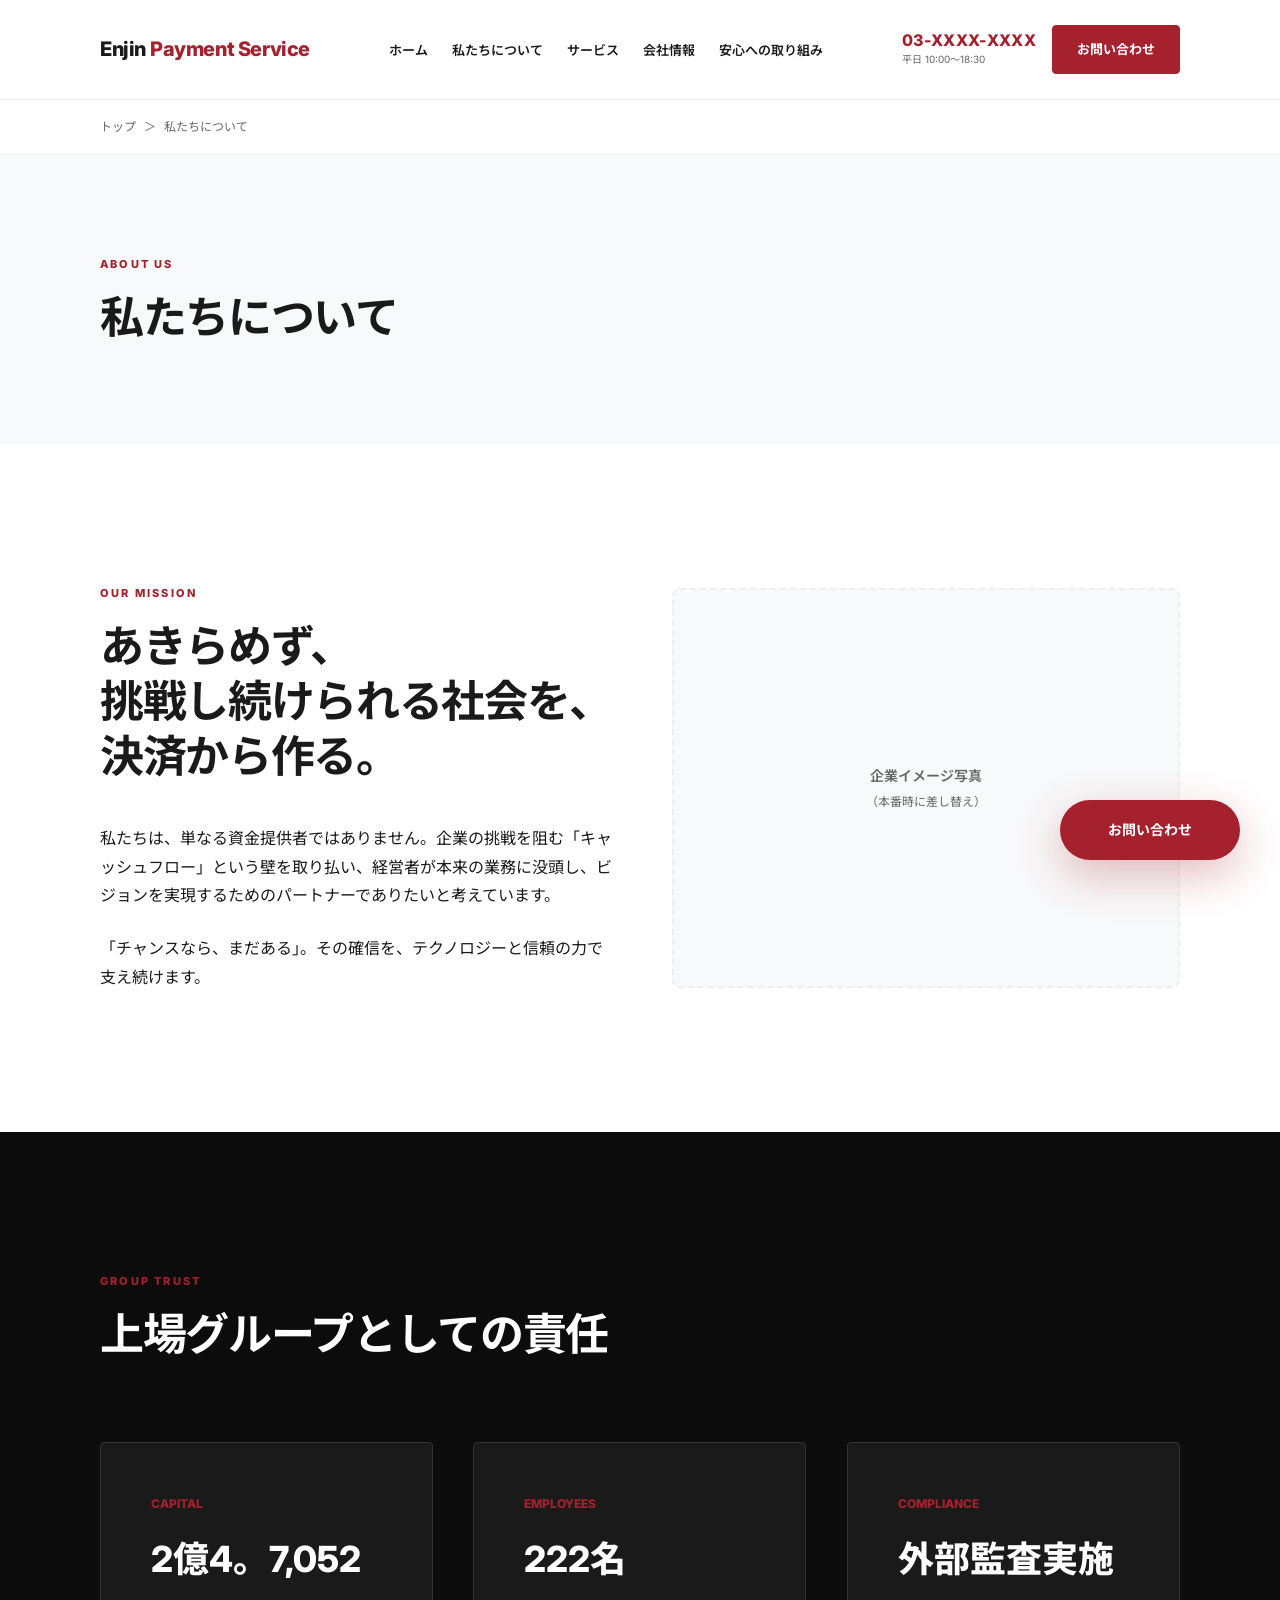
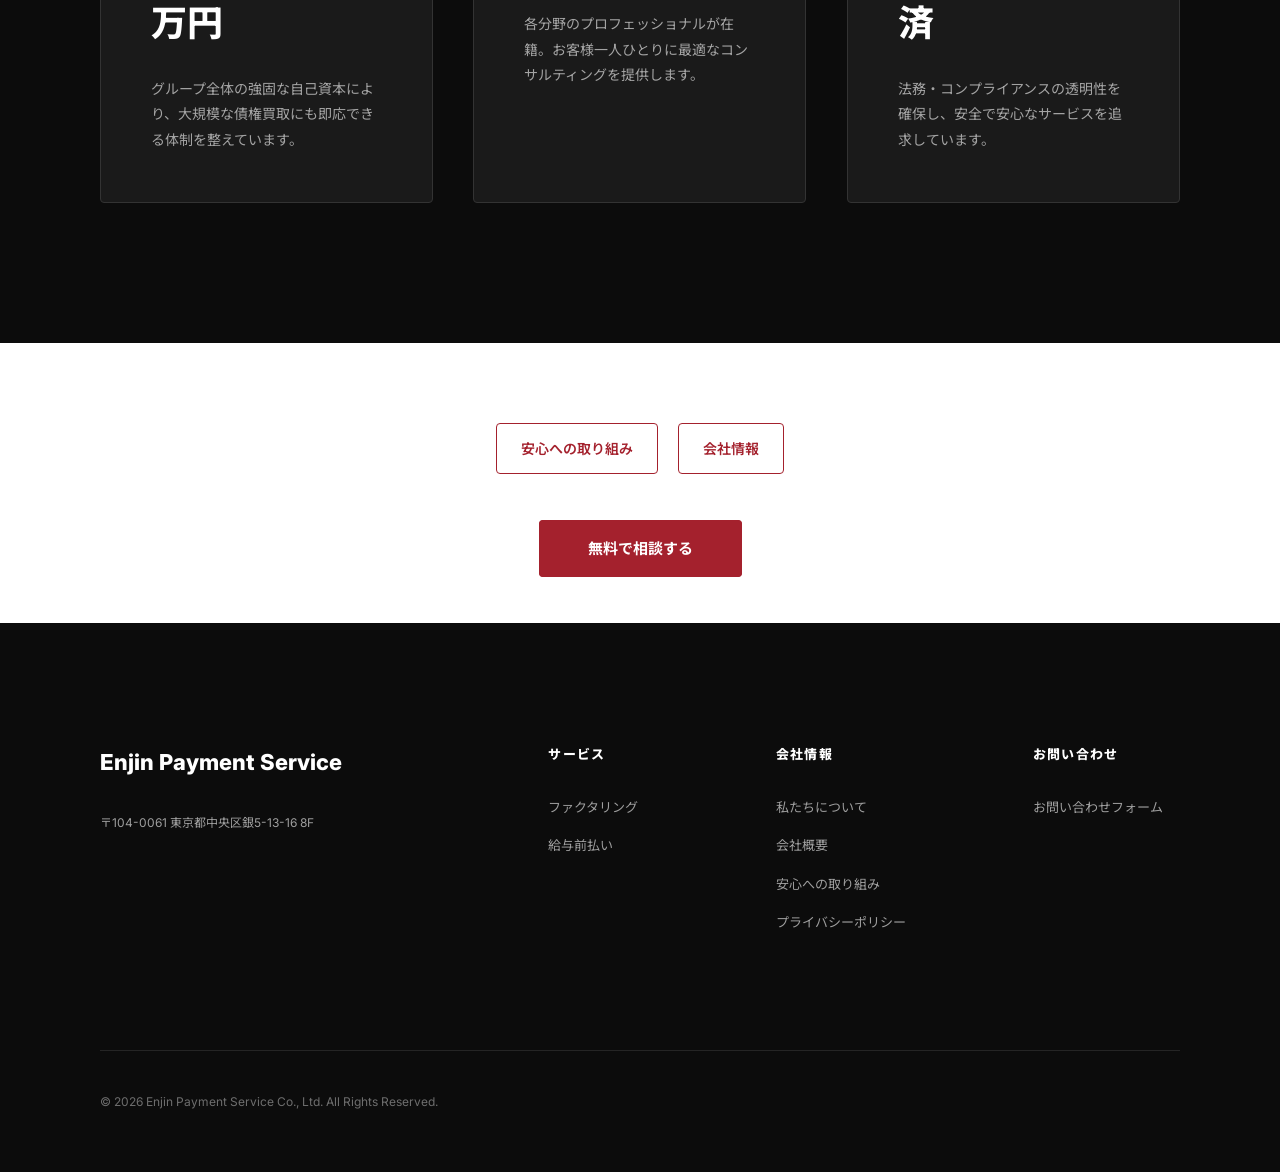
==== about.html @ e1e62e64 "Add about.html" ====
<!DOCTYPE html>
<html lang="ja">
<head>
    <meta charset="UTF-8">
    <meta name="viewport" content="width=device-width, initial-scale=1.0">
    <title>私たちについて | 株式会社Enjin Payment Service</title>
    <meta name="description" content="Enjin Payment Serviceのミッションと理念。上場グループの信頼性と最先端テクノロジーで、中小企業の資金調達を支援するパートナーです。">
    <link rel="stylesheet" href="style.css">
    <link rel="preconnect" href="https://fonts.googleapis.com">
    <link rel="preconnect" href="https://fonts.gstatic.com" crossorigin>
    <link href="https://fonts.googleapis.com/css2?family=Inter:wght@400;600;700;800&family=Noto+Sans+JP:wght@400;700&display=swap" rel="stylesheet">
</head>
<body>
    <header>
        <div class="container">
            <a href="index.html" class="logo">Enjin <span>Payment Service</span></a>
            <nav>
                <ul>
                    <li><a href="index.html">ホーム</a></li>
                    <li><a href="about.html">私たちについて</a></li>
                    <li><a href="services.html">サービス</a></li>
                    <li><a href="company.html">会社情報</a></li>
                    <li><a href="security.html">安心への取り組み</a></li>
                </ul>
            </nav>
            <div class="header-right">
                <div class="header-phone"><div><div class="phone-num">03-XXXX-XXXX</div><div class="phone-hours">平日 10:00～18:30</div></div></div>
                <a href="contact.html" class="cta-btn-nav">お問い合わせ</a>
            </div>
            <button class="hamburger" aria-label="メニュー"><span></span><span></span><span></span></button>
        </div>
    </header>
    <div class="nav-overlay"></div>
    <a href="contact.html" class="fab"><span>お問い合わせ</span></a>
    <main>
        <div class="breadcrumb"><div class="container"><a href="index.html">トップ</a><span>＞</span>私たちについて</div></div>
        <section class="page-header" style="background: var(--bg-alt); padding: 100px 0;">
            <div class="container reveal active">
                <span class="label">About Us</span>
                <h1 class="title-large">私たちについて</h1>
            </div>
        </section>
        <section class="mission-section">
            <div class="container reveal">
                <div class="grid-2" style="align-items: center;">
                    <div>
                        <span class="label">Our Mission</span>
                        <h2 class="title-large" style="margin-bottom: 40px; word-break: keep-all;">あきらめず、挑戦し続けられる社会を、決済から作る。</h2>
                        <p style="margin-bottom: 24px;">私たちは、単なる資金提供者ではありません。企業の挑戦を阻む「キャッシュフロー」という壁を取り払い、経営者が本来の業務に没頭し、ビジョンを実現するためのパートナーでありたいと考えています。</p>
                        <p>「チャンスなら、まだある」。その確信を、テクノロジーと信頼の力で支え続けます。</p>
                    </div>
                    <div style="background: var(--bg-alt); height: 400px; border-radius: 8px; display: flex; align-items: center; justify-content: center; border: 2px dashed var(--border);">
                        <p style="color: var(--text-muted); font-size: 14px; font-weight: 600; text-align: center;">企業イメージ写真<br><span style="font-size: 12px; font-weight: 400;">（本番時に差し替え）</span></p>
                    </div>
                </div>
            </div>
        </section>
        <section class="group-trust" style="background: #0c0c0c; color: #fff; padding: 140px 0;">
            <div class="container reveal">
                <div class="section-header" style="text-align: left;">
                    <span class="label">Group Trust</span>
                    <h2 class="title-large">上場グループとしての責任</h2>
                </div>
                <div class="grid-3">
                    <div class="card" style="background: #1a1a1a; border-color: #333;">
                        <div style="font-size: 12px; color: var(--primary); margin-bottom: 12px; font-weight: 800;">CAPITAL</div>
                        <div style="font-size: 36px; font-weight: 800; color: #fff;">2億4。7,052<span>万円</span></div>
                        <p style="font-size: 14px; opacity: 0.6; margin-top: 20px; color: #fff;">グループ全体の強固な自己資本により、大規模な債権買取にも即応できる体制を整えています。</p>
                    </div>
                    <div class="card" style="background: #1a1a1a; border-color: #333;">
                        <div style="font-size: 12px; color: var(--primary); margin-bottom: 12px; font-weight: 800;">EMPLOYEES</div>
                        <div style="font-size: 36px; font-weight: 800; color: #fff;">222<span>名</span></div>
                        <p style="font-size: 14px; opacity: 0.6; margin-top: 20px; color: #fff;">各分野のプロフェッショナルが在籍。お客様一人ひとりに最適なコンサルティングを提供します。</p>
                    </div>
                    <div class="card" style="background: #1a1a1a; border-color: #333;">
                        <div style="font-size: 12px; color: var(--primary); margin-bottom: 12px; font-weight: 800;">COMPLIANCE</div>
                        <div style="font-size: 36px; font-weight: 800; color: #fff;">外部監査<span>実施済</span></div>
                        <p style="font-size: 14px; opacity: 0.6; margin-top: 20px; color: #fff;">法務・コンプライアンスの透明性を確保し、安全で安心なサービスを追求しています。</p>
                    </div>
                </div>
            </div>
        </section>
        <section style="padding:60px 0;">
            <div class="container" style="text-align:center;">
                <div class="sub-nav">
                    <a href="security.html">安心への取り組み</a>
                    <a href="company.html">会社情報</a>
                </div>
                <div style="margin-top:40px;"><a href="contact.html" class="cta-btn-nav" style="padding:18px 48px;font-size:15px;">無料で相談する</a></div>
            </div>
        </section>
    </main>
    <footer>
        <div class="container">
            <div class="footer-grid">
                <div><div class="footer-logo">Enjin <span>Payment Service</span></div><p style="font-size: 12px; opacity: 0.6;">〒104-0061 東京都中央区銀5-13-16 8F</p></div>
                <div class="footer-links"><h4>サービス</h4><ul><li><a href="services.html">ファクタリング</a></li><li><a href="services.html#salary">給与前払い</a></li></ul></div>
                <div class="footer-links"><h4>会社情報</h4><ul><li><a href="about.html">私たちについて</a></li><li><a href="company.html">会社概要</a></li><li><a href="security.html">安心への取り組み</a></li><li><a href="privacy.html">プライバシーポリシー</a></li></ul></div>
                <div class="footer-links"><h4>お問い合わせ</h4><ul><li><a href="contact.html">お問い合わせフォーム</a></li></ul></div>
            </div>
            <div class="footer-bottom"><p>&copy; 2026 Enjin Payment Service Co., Ltd. All Rights Reserved.</p></div>
        </div>
    </footer>
    <script>
        const observer = new IntersectionObserver((entries) => { entries.forEach(entry => { if (entry.isIntersecting) { entry.target.classList.add('active'); observer.unobserve(entry.target); } }); }, { threshold: 0.1 });
        document.querySelectorAll('.reveal').forEach(el => observer.observe(el));
        const hamburger = document.querySelector('.hamburger');const nav = document.querySelector('nav');const overlay = document.querySelector('.nav-overlay');if(hamburger){hamburger.addEventListener('click',()=>{hamburger.classList.toggle('active');nav.classList.toggle('open');overlay.classList.toggle('active');document.body.style.overflow=nav.classList.contains('open')?'hidden':'';});overlay.addEventListener('click',()=>{hamburger.classList.remove('active');nav.classList.remove('open');overlay.classList.remove('active');document.body.style.overflow='';});}
    </script>
</body>
</html>
---- style.css ----
:root {
    --primary: #a4212d;
    --primary-dark: #801a23;
    --bg: #ffffff;
    --bg-alt: #f8f9fa;
    --text: #1a1a1a;
    --text-muted: #666666;
    --border: #eeeeee;
    --container: 1140px;
    --font-main: 'Inter', 'Noto Sans JP', sans-serif;
    --shadow: 0 10px 40px rgba(0,0,0,0.06);
}

* { margin: 0; padding: 0; box-sizing: border-box; }
html { scroll-behavior: smooth; }
body { font-family: var(--font-main); color: var(--text); line-height: 1.8; background: var(--bg); -webkit-font-smoothing: antialiased; overflow-x: hidden; }
a { color: inherit; text-decoration: none; transition: 0.3s; }
ul { list-style: none; }

.container { max-width: var(--container); margin: 0 auto; padding: 0 30px; }

/* ================================================
   Header & Nav (Consistent across ALL pages)
   ================================================ */
header { height: 100px; display: flex; align-items: center; border-bottom: 1px solid var(--border); position: sticky; top: 0; background: rgba(255,255,255,0.98); z-index: 2600; }
header .container { display: flex; justify-content: space-between; align-items: center; width: 100%; }
.logo { font-size: 20px; font-weight: 800; letter-spacing: -0.02em; display: flex; align-items: center; transition: opacity 0.3s; }
.logo:hover { opacity: 0.7; }
.logo span { color: var(--primary); margin-left: 4px; }


nav ul { display: flex; gap: 24px; align-items: center; }
nav a { font-size: 13px; font-weight: 600; color: var(--text); position: relative; white-space: nowrap; }
nav a::after { content: ''; position: absolute; bottom: -5px; left: 0; width: 0; height: 2px; background: var(--primary); transition: 0.3s; }
nav a:hover::after { width: 100%; }
.header-right { display: flex; align-items: center; gap: 16px; flex-shrink: 0; }
.cta-btn-nav { background: var(--primary); color: #fff !important; padding: 12px 24px; border-radius: 4px; font-size: 13px; font-weight: 700; border: 1px solid var(--primary); transition: 0.3s; white-space: nowrap; }
.cta-btn-nav:hover { background: #fff; color: var(--primary) !important; }
.cta-btn-nav::after { display: none; }


/* ================================================
   Floating Contact Button (FAB)
   ================================================ */
.fab { position: fixed; bottom: 40px; right: 40px; width: 180px; height: 60px; background: var(--primary); color: #fff; display: flex; align-items: center; justify-content: center; border-radius: 30px; font-weight: 700; font-size: 14px; box-shadow: 0 15px 45px rgba(164, 33, 45, 0.3); z-index: 3000; transition: 0.4s cubic-bezier(0.165, 0.84, 0.44, 1); will-change: transform; }
.fab:hover { transform: translateY(-5px) scale(1.05); background: var(--primary-dark); }

/* ================================================
   Scroll Reveal Animation
   ================================================ */
.reveal { opacity: 0; transform: translateY(20px); transition: opacity 0.8s ease, transform 0.8s cubic-bezier(0.215, 0.61, 0.355, 1); will-change: opacity, transform; }
.reveal.active { opacity: 1; transform: translateY(0); }

/* ================================================
   Common Section Styles
   ================================================ */
section { padding: 140px 0; }
.section-header { margin-bottom: 80px; text-align: center; }
.label { font-size: 11px; font-weight: 800; color: var(--primary); letter-spacing: 0.2em; text-transform: uppercase; margin-bottom: 15px; display: block; }
.title-large { font-size: 44px; font-weight: 700; letter-spacing: -0.03em; line-height: 1.25; }

/* ================================================
   Evidence Bar
   ================================================ */
.evidence-bar { background: var(--bg-alt); padding: 80px 0; border-top: 1px solid var(--border); border-bottom: 1px solid var(--border); }
.evidence-grid { display: grid; grid-template-columns: repeat(4, 1fr); text-align: center; }
.evidence-item .num { font-size: 52px; font-weight: 800; color: var(--primary); line-height: 1; margin-bottom: 10px; }
.evidence-item .unit { font-size: 16px; margin-left: 4px; color: var(--text); }
.evidence-item .txt { font-size: 13px; color: var(--text-muted); font-weight: 600; }

/* ================================================
   Grid & Cards
   ================================================ */
.grid-2 { display: grid; grid-template-columns: 1fr 1fr; gap: 60px; }
.grid-3 { display: grid; grid-template-columns: repeat(3, 1fr); gap: 40px; }
.card { padding: 50px; border: 1px solid var(--border); background: #fff; transition: 0.4s; height: 100%; border-radius: 4px; will-change: transform, box-shadow; }
.card:hover { border-color: #ddd; transform: translateY(-5px); box-shadow: var(--shadow); }
.card h3 { font-size: 22px; margin-bottom: 20px; font-weight: 700; }
.card p { font-size: 15px; color: var(--text-muted); line-height: 1.8; }

/* ================================================
   Comparison Table
   ================================================ */
.comp-table { width: 100%; border-collapse: collapse; margin-top: 60px; border: 1px solid var(--border); }
.comp-table th, .comp-table td { padding: 25px; text-align: center; font-size: 15px; border: 1px solid var(--border); }
.comp-table th { background: var(--bg-alt); font-weight: 700; color: var(--text-muted); }
.highlight { color: var(--primary); font-weight: 800; }

/* ================================================
   FAQ Accordion
   ================================================ */
.faq-item { border-bottom: 1px solid var(--border); overflow: hidden; }
.faq-q { padding: 30px 0; font-weight: 700; font-size: 17px; display: flex; gap: 20px; align-items: center; cursor: pointer; transition: color 0.3s; user-select: none; }
.faq-q:hover { color: var(--primary); }
.faq-q::before { content: 'Q'; color: var(--primary); font-size: 24px; font-weight: 900; flex-shrink: 0; }
.faq-q::after { content: '+'; margin-left: auto; font-size: 24px; color: var(--text-muted); transition: transform 0.3s; flex-shrink: 0; }
.faq-item.active .faq-q::after { transform: rotate(45deg); }
.faq-a { max-height: 0; padding: 0 0 0 44px; transition: max-height 0.4s cubic-bezier(0.4, 0, 0.2, 1), opacity 0.4s, padding 0.4s; opacity: 0; font-size: 15px; color: var(--text-muted); line-height: 1.8; }
.faq-item.active .faq-a { max-height: 500px; padding: 10px 0 40px 44px; opacity: 1; }

/* ================================================
   Contact Form
   ================================================ */
.form-group { margin-bottom: 30px; }
.form-group label { display: block; font-size: 13px; font-weight: 700; margin-bottom: 10px; color: var(--text); }
.form-control { width: 100%; padding: 16px; border: 1px solid #ddd; border-radius: 4px; font-size: 15px; font-family: inherit; transition: 0.3s; background: #fff; }
.form-control:focus { outline: none; border-color: var(--primary); box-shadow: 0 0 0 4px rgba(164, 33, 45, 0.05); }
textarea.form-control { resize: vertical; }

/* ================================================
   Step Flow (Services)
   ================================================ */
.step-flow { counter-reset: step; }
.step-item { display: flex; gap: 30px; padding: 40px 0; border-bottom: 1px solid var(--border); align-items: flex-start; }
.step-num { width: 48px; height: 48px; background: var(--primary); color: #fff; border-radius: 50%; display: flex; align-items: center; justify-content: center; font-weight: 800; font-size: 18px; flex-shrink: 0; }
.step-content h4 { font-size: 18px; font-weight: 700; margin-bottom: 8px; }
.step-content p { font-size: 14px; color: var(--text-muted); }

/* ================================================
   Company Info Table
   ================================================ */
.info-row { display: flex; padding: 40px 0; border-bottom: 1px solid var(--border); }
.info-label { width: 280px; font-weight: 700; color: var(--text-muted); font-size: 14px; letter-spacing: 0.1em; flex-shrink: 0; }
.info-value { flex: 1; font-weight: 700; font-size: 17px; }

/* ================================================
   Footer
   ================================================ */
footer { background: #0c0c0c; color: #fff; padding: 120px 0 60px; }
.footer-grid { display: grid; grid-template-columns: 2.5fr 1fr 1.2fr 1fr; gap: 80px; margin-bottom: 100px; }
.footer-logo { font-size: 22px; font-weight: 800; margin-bottom: 30px; }
.footer-links h4 { font-size: 13px; margin-bottom: 30px; color: #fff; font-weight: 800; letter-spacing: 0.1em; }
.footer-links li { margin-bottom: 15px; font-size: 13px; }
.footer-links a { opacity: 0.6; }
.footer-links a:hover { opacity: 1; color: var(--primary); }
.footer-bottom { padding-top: 40px; border-top: 1px solid rgba(255,255,255,0.1); }
.footer-bottom p { font-size: 12px; opacity: 0.4; }

/* ================================================
   Header Phone
   ================================================ */
.header-phone { display: flex; align-items: center; gap: 8px; flex-shrink: 0; }
.header-phone .phone-num { font-size: 16px; font-weight: 800; color: var(--primary); letter-spacing: 0.02em; white-space: nowrap; line-height: 1.2; }
.header-phone .phone-hours { font-size: 10px; color: var(--text-muted); white-space: nowrap; }

/* ================================================
   Breadcrumb
   ================================================ */
.breadcrumb { padding: 16px 0; font-size: 12px; color: var(--text-muted); border-bottom: 1px solid var(--border); }
.breadcrumb a { color: var(--text-muted); }
.breadcrumb a:hover { color: var(--primary); }
.breadcrumb span { margin: 0 8px; }

/* ================================================
   News Section
   ================================================ */
.news-list { max-width: 800px; }
.news-item { display: flex; gap: 20px; padding: 20px 0; border-bottom: 1px solid var(--border); align-items: baseline; }
.news-date { font-size: 13px; color: var(--text-muted); flex-shrink: 0; width: 100px; font-weight: 600; }
.news-title { font-size: 14px; font-weight: 600; }
.news-title a:hover { color: var(--primary); }

/* ================================================
   Staff Cards
   ================================================ */
.staff-grid { display: grid; grid-template-columns: repeat(3, 1fr); gap: 30px; }
.staff-card { text-align: center; padding: 40px 20px; border: 1px solid var(--border); border-radius: 4px; }
.staff-photo { width: 100px; height: 100px; border-radius: 50%; background: var(--bg-alt); margin: 0 auto 20px; display: flex; align-items: center; justify-content: center; border: 2px dashed var(--border); }
.staff-card .staff-quote { font-size: 14px; color: var(--text-muted); margin-bottom: 12px; font-style: italic; }
.staff-card .staff-name { font-size: 16px; font-weight: 700; }

/* ================================================
   Group Enterprise
   ================================================ */
.group-bar { display: flex; gap: 60px; align-items: center; justify-content: center; padding: 30px 0; }
.group-stat { text-align: center; }
.group-stat .num { font-size: 36px; font-weight: 800; color: var(--primary); }
.group-stat .txt { font-size: 13px; color: var(--text-muted); margin-top: 4px; }

/* ================================================
   Sub Navigation
   ================================================ */
.sub-nav { display: flex; gap: 20px; justify-content: center; padding: 20px 0; }
.sub-nav a { font-size: 14px; font-weight: 600; color: var(--primary); padding: 12px 24px; border: 1px solid var(--primary); border-radius: 4px; transition: 0.3s; }
.sub-nav a:hover { background: var(--primary); color: #fff; }

/* ================================================
   Hamburger Menu
   ================================================ */
.hamburger { display: none; background: none; border: none; cursor: pointer; padding: 8px; z-index: 3000; }
.hamburger span { display: block; width: 24px; height: 2px; background: var(--text); margin: 6px 0; transition: 0.3s; }
.hamburger.active span:nth-child(1) { transform: rotate(45deg) translate(5px, 6px); }
.hamburger.active span:nth-child(2) { opacity: 0; }
.hamburger.active span:nth-child(3) { transform: rotate(-45deg) translate(5px, -6px); }

/* ================================================
   Responsive — Tablet (max-width: 1024px)
   ================================================ */
@media (max-width: 1024px) {
    nav ul { gap: 16px; }
    nav a { font-size: 12px; }
    .header-phone .phone-num { font-size: 14px; }
    section { padding: 80px 0; }
    .section-header { margin-bottom: 50px; }
    .title-large { font-size: 36px; }
    .grid-2 { gap: 40px; }
    .card { padding: 35px; }
    .card h3 { font-size: 20px; }
    .evidence-item .num { font-size: 40px; }
}

/* ================================================
   Responsive — Mobile (max-width: 768px)
   ================================================ */
@media (max-width: 768px) {
    .container { padding: 0 16px; }

    /* Header */
    header { height: 60px; }
    .logo { font-size: 15px; }
    .logo span { font-size: 15px; }
    .hamburger { display: block; }
    nav { position: fixed; top: 0; right: -100%; width: 280px; height: 100vh; background: #fff; z-index: 2500; padding: 80px 24px 40px; transition: right 0.3s ease; box-shadow: -10px 0 30px rgba(0,0,0,0.1); overflow-y: auto; }
    nav.open { right: 0; }
    nav ul { flex-direction: column; gap: 0; align-items: stretch; }
    nav ul li { border-bottom: 1px solid var(--border); }
    nav a { display: block; padding: 16px 0; font-size: 15px; }
    nav a::after { display: none; }
    .header-right { display: none; }
    .nav-overlay { display: none; position: fixed; inset: 0; background: rgba(0,0,0,0.4); z-index: 2400; }
    .nav-overlay.active { display: block; }

    /* ===== CRITICAL: Override inline styles ===== */

    /* Hero — index.html uses inline font-size:72px, padding:180px etc */
    .hero-simple { padding: 100px 0 50px !important; }
    .hero-simple h1 { font-size: 28px !important; line-height: 1.3 !important; margin-bottom: 20px !important; letter-spacing: -0.02em !important; }
    .hero-simple p { font-size: 14px !important; margin-bottom: 28px !important; line-height: 1.8 !important; }
    .hero-simple .cta-btn-nav { padding: 16px 32px !important; font-size: 14px !important; display: inline-block !important; }
    .hero-actions { text-align: center; }

    /* Page Headers — all sub-pages use inline padding:100px */
    .page-header { padding: 70px 0 36px !important; }
    .page-header .title-large { font-size: 24px !important; }

    /* Sections — override inline padding on many sections */
    section { padding: 50px 0 !important; }
    .section-header { margin-bottom: 32px; }
    .section-header h2 { font-size: 22px !important; }
    .title-large { font-size: 22px !important; }
    .label { font-size: 10px; margin-bottom: 8px; }

    /* Grids — force single column */
    .grid-2, .grid-3, .footer-grid, .staff-grid { grid-template-columns: 1fr !important; }
    .grid-2 { gap: 24px !important; }
    .grid-3 { gap: 20px !important; }

    /* Evidence Bar */
    .evidence-bar { padding: 36px 0 !important; }
    .evidence-grid { grid-template-columns: repeat(2, 1fr) !important; gap: 24px; }
    .evidence-item .num { font-size: 32px; }
    .evidence-item .txt { font-size: 12px; }

    /* Cards */
    .card { padding: 24px !important; }
    .card h3 { font-size: 17px !important; margin-bottom: 12px; }
    .card p { font-size: 13px; }
    /* Dark cards (about.html group trust) */
    .card div[style*="font-size: 36px"] { font-size: 24px !important; }

    /* Comparison Table — prevent overflow */
    .comp-table { font-size: 11px; }
    .comp-table th, .comp-table td { padding: 10px 6px !important; font-size: 11px !important; word-break: break-all; }
    .comp-table th:first-child, .comp-table td:first-child { min-width: 70px; background: var(--bg-alt); font-size: 11px !important; }
    .comp-table { margin-top: 30px !important; }

    /* FAQ */
    .faq-q { font-size: 14px; padding: 18px 0; gap: 12px; }
    .faq-q::before { font-size: 18px; }
    .faq-q::after { font-size: 20px; }
    .faq-a { font-size: 13px; }
    .faq-item.active .faq-a { padding: 8px 0 24px 36px; }
    .faq-list { margin: 0 !important; }

    /* Company Info */
    .info-row { flex-direction: column; gap: 4px; padding: 14px 0; }
    .info-label { width: auto; font-size: 11px; letter-spacing: 0.05em; }
    .info-value { font-size: 14px; }

    /* Contact Form */
    .form-control { padding: 14px; font-size: 14px; }
    .contact-form div[style*="padding: 60px"] { padding: 24px !important; }
    .contact-form .cta-btn-nav { width: 100% !important; }

    /* Steps */
    .step-item { flex-direction: column; gap: 12px; padding: 20px 0; }
    .step-content h4 { font-size: 16px !important; }
    .step-content p { font-size: 13px !important; }

    /* News */
    .news-item { flex-direction: column; gap: 4px; padding: 14px 0; }
    .news-date { width: auto; font-size: 12px; }
    .news-title { font-size: 13px; }

    /* Staff */
    .staff-grid { grid-template-columns: 1fr !important; gap: 16px; }
    .staff-card { padding: 24px 16px !important; }
    .staff-photo { width: 80px; height: 80px; }

    /* Group Bar */
    .group-bar { flex-direction: column; gap: 20px; padding: 20px 16px !important; }
    .group-stat .num { font-size: 28px !important; }
    .group-stat .txt { font-size: 12px; }

    /* CTA Section — index.html uses inline styles */
    section[style*="background: var(--primary)"] { padding: 60px 0 !important; }
    section[style*="background: var(--primary)"] h2 { font-size: 22px !important; margin-bottom: 16px !important; }
    section[style*="background: var(--primary)"] p { font-size: 13px !important; margin-bottom: 30px !important; }
    section[style*="background: var(--primary)"] a[style] { padding: 16px 40px !important; font-size: 14px !important; }

    /* Dark Sections (about group-trust, services salary) */
    .group-trust, section[style*="background:#0c0c0c"], section[style*="background: #0c0c0c"] { padding: 60px 0 !important; }

    /* About page mission image placeholder */
    div[style*="height: 400px"] { height: 200px !important; }
    /* CEO photo placeholder */
    div[style*="height:350px"], div[style*="height: 350px"] { height: 200px !important; }

    /* Sub Nav */
    .sub-nav { flex-direction: column; align-items: stretch; gap: 10px; }
    .sub-nav a { text-align: center; font-size: 13px; padding: 14px 20px; }

    /* Footer */
    footer { padding: 60px 0 30px !important; }
    .footer-grid { gap: 24px !important; margin-bottom: 40px !important; }
    .footer-logo { font-size: 18px; margin-bottom: 16px; }
    .footer-links h4 { font-size: 13px; margin-bottom: 16px !important; }
    .footer-links li { margin-bottom: 10px; }
    .footer-links li a { font-size: 13px; }
    .footer-bottom p { font-size: 11px; }

    /* FAB — full-width bottom bar on mobile */
    .fab { width: calc(100% - 32px); height: 52px; bottom: 16px; left: 16px; right: 16px; border-radius: 8px; font-size: 14px; font-weight: 700; z-index: 2300; }
    .fab span { display: inline; }
    /* Hide FAB when hamburger menu is open */
    .nav-overlay.active ~ .fab { display: none; }
    /* Hide FAB on contact page (redundant) */
    .page-contact .fab { display: none !important; }

    /* Phone (hidden on mobile) */
    .header-phone { display: none; }

    /* Breadcrumb */
    .breadcrumb { font-size: 11px; padding: 10px 0; }

    /* Privacy content */
    .privacy-content h2 { font-size: 16px !important; margin: 28px 0 14px !important; }
    .privacy-content p { font-size: 14px !important; }

    /* Generic text size overrides for inline styles */
    p[style*="font-size: 20px"], p[style*="font-size:20px"] { font-size: 14px !important; }
    p[style*="font-size: 18px"], p[style*="font-size:18px"] { font-size: 14px !important; }
    p[style*="font-size: 16px"], p[style*="font-size:16px"] { font-size: 14px !important; }
    div[style*="font-size: 36px"], div[style*="font-size:36px"] { font-size: 24px !important; }
    p[style*="font-size: 18px;"] { font-size: 14px !important; }
    h2[style*="font-size: 36px"] { font-size: 22px !important; }
    p[style*="margin-bottom: 50px"] { margin-bottom: 24px !important; }
    p[style*="margin-bottom: 56px"] { margin-bottom: 24px !important; }
    div[style*="margin-top:40px"] a.cta-btn-nav { padding: 16px 32px !important; font-size: 14px !important; }
}
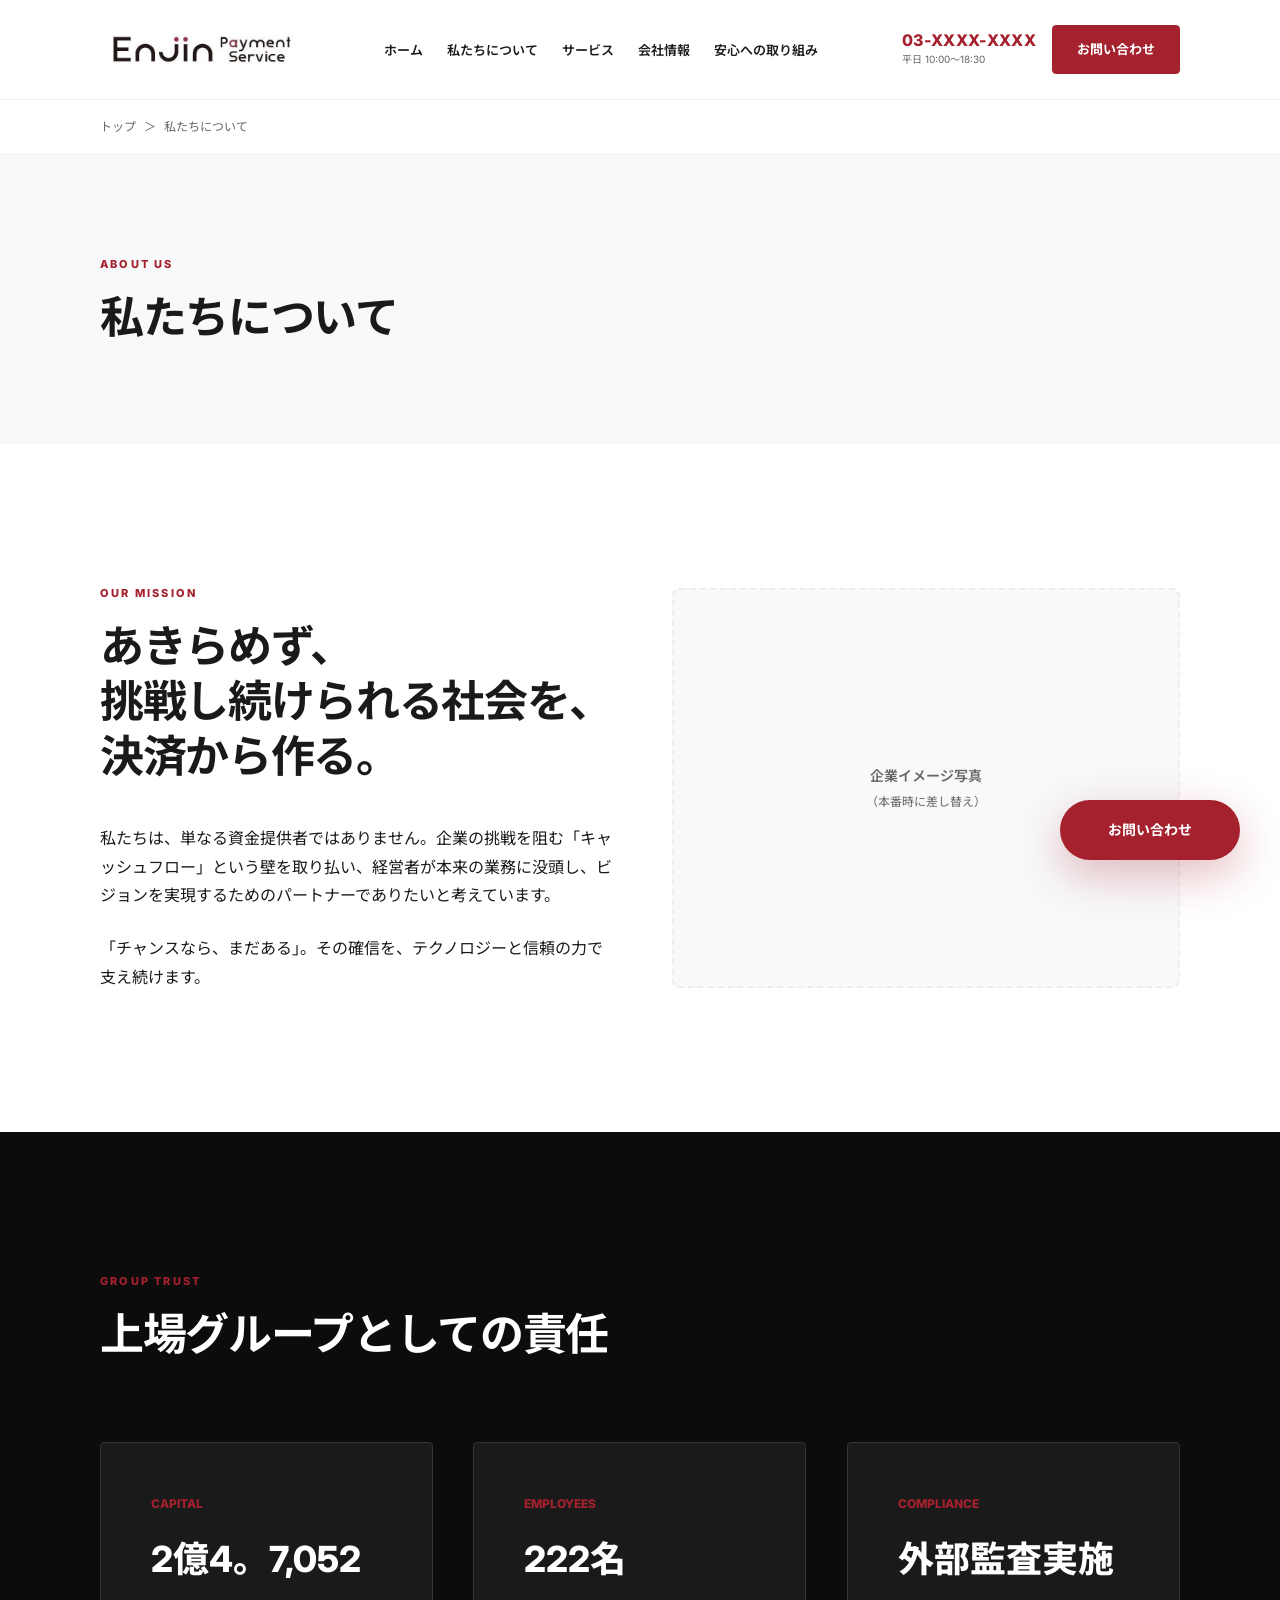
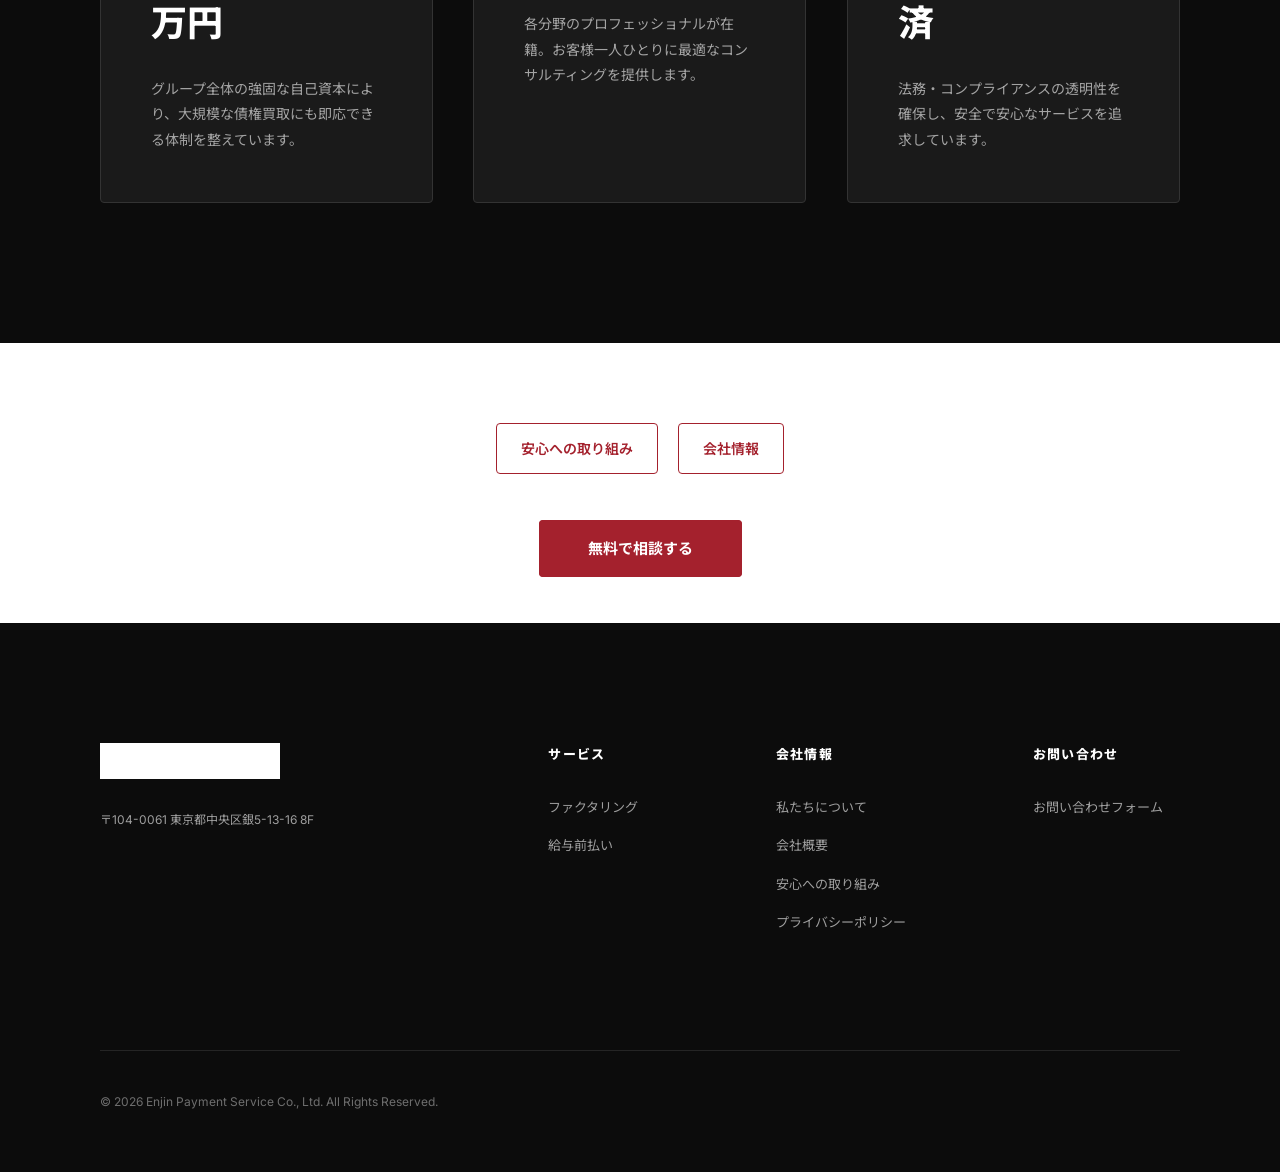
==== commit fa0aa8d3: "Replace text logo with image logo in about.html" ====
--- a/about.html
+++ b/about.html
@@ -1,110 +1,29 @@
 <!DOCTYPE html>
 <html lang="ja">
 <head>
-    <meta charset="UTF-8">
-    <meta name="viewport" content="width=device-width, initial-scale=1.0">
-    <title>私たちについて | 株式会社Enjin Payment Service</title>
-    <meta name="description" content="Enjin Payment Serviceのミッションと理念。上場グループの信頼性と最先端テクノロジーで、中小企業の資金調達を支援するパートナーです。">
-    <link rel="stylesheet" href="style.css">
-    <link rel="preconnect" href="https://fonts.googleapis.com">
-    <link rel="preconnect" href="https://fonts.gstatic.com" crossorigin>
-    <link href="https://fonts.googleapis.com/css2?family=Inter:wght@400;600;700;800&family=Noto+Sans+JP:wght@400;700&display=swap" rel="stylesheet">
+<meta charset="UTF-8">
+<meta name="viewport" content="width=device-width, initial-scale=1.0">
+<title>私たちについて | 株式会社Enjin Payment Service</title>
+<meta name="description" content="Enjin Payment Serviceのミッションと理念。上場グループの信頼性と最先端テクノロジーで、中小企業の資金調達を支援するパートナーです。">
+<link rel="stylesheet" href="style.css">
+<link rel="preconnect" href="https://fonts.googleapis.com">
+<link rel="preconnect" href="https://fonts.gstatic.com" crossorigin>
+<link href="https://fonts.googleapis.com/css2?family=Inter:wght@400;600;700;800&family=Noto+Sans+JP:wght@400;700&display=swap" rel="stylesheet">
 </head>
 <body>
-    <header>
-        <div class="container">
-            <a href="index.html" class="logo">Enjin <span>Payment Service</span></a>
-            <nav>
-                <ul>
-                    <li><a href="index.html">ホーム</a></li>
-                    <li><a href="about.html">私たちについて</a></li>
-                    <li><a href="services.html">サービス</a></li>
-                    <li><a href="company.html">会社情報</a></li>
-                    <li><a href="security.html">安心への取り組み</a></li>
-                </ul>
-            </nav>
-            <div class="header-right">
-                <div class="header-phone"><div><div class="phone-num">03-XXXX-XXXX</div><div class="phone-hours">平日 10:00～18:30</div></div></div>
-                <a href="contact.html" class="cta-btn-nav">お問い合わせ</a>
-            </div>
-            <button class="hamburger" aria-label="メニュー"><span></span><span></span><span></span></button>
-        </div>
-    </header>
-    <div class="nav-overlay"></div>
-    <a href="contact.html" class="fab"><span>お問い合わせ</span></a>
-    <main>
-        <div class="breadcrumb"><div class="container"><a href="index.html">トップ</a><span>＞</span>私たちについて</div></div>
-        <section class="page-header" style="background: var(--bg-alt); padding: 100px 0;">
-            <div class="container reveal active">
-                <span class="label">About Us</span>
-                <h1 class="title-large">私たちについて</h1>
-            </div>
-        </section>
-        <section class="mission-section">
-            <div class="container reveal">
-                <div class="grid-2" style="align-items: center;">
-                    <div>
-                        <span class="label">Our Mission</span>
-                        <h2 class="title-large" style="margin-bottom: 40px; word-break: keep-all;">あきらめず、挑戦し続けられる社会を、決済から作る。</h2>
-                        <p style="margin-bottom: 24px;">私たちは、単なる資金提供者ではありません。企業の挑戦を阻む「キャッシュフロー」という壁を取り払い、経営者が本来の業務に没頭し、ビジョンを実現するためのパートナーでありたいと考えています。</p>
-                        <p>「チャンスなら、まだある」。その確信を、テクノロジーと信頼の力で支え続けます。</p>
-                    </div>
-                    <div style="background: var(--bg-alt); height: 400px; border-radius: 8px; display: flex; align-items: center; justify-content: center; border: 2px dashed var(--border);">
-                        <p style="color: var(--text-muted); font-size: 14px; font-weight: 600; text-align: center;">企業イメージ写真<br><span style="font-size: 12px; font-weight: 400;">（本番時に差し替え）</span></p>
-                    </div>
-                </div>
-            </div>
-        </section>
-        <section class="group-trust" style="background: #0c0c0c; color: #fff; padding: 140px 0;">
-            <div class="container reveal">
-                <div class="section-header" style="text-align: left;">
-                    <span class="label">Group Trust</span>
-                    <h2 class="title-large">上場グループとしての責任</h2>
-                </div>
-                <div class="grid-3">
-                    <div class="card" style="background: #1a1a1a; border-color: #333;">
-                        <div style="font-size: 12px; color: var(--primary); margin-bottom: 12px; font-weight: 800;">CAPITAL</div>
-                        <div style="font-size: 36px; font-weight: 800; color: #fff;">2億4。7,052<span>万円</span></div>
-                        <p style="font-size: 14px; opacity: 0.6; margin-top: 20px; color: #fff;">グループ全体の強固な自己資本により、大規模な債権買取にも即応できる体制を整えています。</p>
-                    </div>
-                    <div class="card" style="background: #1a1a1a; border-color: #333;">
-                        <div style="font-size: 12px; color: var(--primary); margin-bottom: 12px; font-weight: 800;">EMPLOYEES</div>
-                        <div style="font-size: 36px; font-weight: 800; color: #fff;">222<span>名</span></div>
-                        <p style="font-size: 14px; opacity: 0.6; margin-top: 20px; color: #fff;">各分野のプロフェッショナルが在籍。お客様一人ひとりに最適なコンサルティングを提供します。</p>
-                    </div>
-                    <div class="card" style="background: #1a1a1a; border-color: #333;">
-                        <div style="font-size: 12px; color: var(--primary); margin-bottom: 12px; font-weight: 800;">COMPLIANCE</div>
-                        <div style="font-size: 36px; font-weight: 800; color: #fff;">外部監査<span>実施済</span></div>
-                        <p style="font-size: 14px; opacity: 0.6; margin-top: 20px; color: #fff;">法務・コンプライアンスの透明性を確保し、安全で安心なサービスを追求しています。</p>
-                    </div>
-                </div>
-            </div>
-        </section>
-        <section style="padding:60px 0;">
-            <div class="container" style="text-align:center;">
-                <div class="sub-nav">
-                    <a href="security.html">安心への取り組み</a>
-                    <a href="company.html">会社情報</a>
-                </div>
-                <div style="margin-top:40px;"><a href="contact.html" class="cta-btn-nav" style="padding:18px 48px;font-size:15px;">無料で相談する</a></div>
-            </div>
-        </section>
-    </main>
-    <footer>
-        <div class="container">
-            <div class="footer-grid">
-                <div><div class="footer-logo">Enjin <span>Payment Service</span></div><p style="font-size: 12px; opacity: 0.6;">〒104-0061 東京都中央区銀5-13-16 8F</p></div>
-                <div class="footer-links"><h4>サービス</h4><ul><li><a href="services.html">ファクタリング</a></li><li><a href="services.html#salary">給与前払い</a></li></ul></div>
-                <div class="footer-links"><h4>会社情報</h4><ul><li><a href="about.html">私たちについて</a></li><li><a href="company.html">会社概要</a></li><li><a href="security.html">安心への取り組み</a></li><li><a href="privacy.html">プライバシーポリシー</a></li></ul></div>
-                <div class="footer-links"><h4>お問い合わせ</h4><ul><li><a href="contact.html">お問い合わせフォーム</a></li></ul></div>
-            </div>
-            <div class="footer-bottom"><p>&copy; 2026 Enjin Payment Service Co., Ltd. All Rights Reserved.</p></div>
-        </div>
-    </footer>
-    <script>
-        const observer = new IntersectionObserver((entries) => { entries.forEach(entry => { if (entry.isIntersecting) { entry.target.classList.add('active'); observer.unobserve(entry.target); } }); }, { threshold: 0.1 });
-        document.querySelectorAll('.reveal').forEach(el => observer.observe(el));
-        const hamburger = document.querySelector('.hamburger');const nav = document.querySelector('nav');const overlay = document.querySelector('.nav-overlay');if(hamburger){hamburger.addEventListener('click',()=>{hamburger.classList.toggle('active');nav.classList.toggle('open');overlay.classList.toggle('active');document.body.style.overflow=nav.classList.contains('open')?'hidden':'';});overlay.addEventListener('click',()=>{hamburger.classList.remove('active');nav.classList.remove('open');overlay.classList.remove('active');document.body.style.overflow='';});}
-    </script>
+<header><div class="container"><a href="index.html" class="logo"><img src="logo.jpeg" alt="Enjin Payment Service"></a><nav><ul><li><a href="index.html">ホーム</a></li><li><a href="about.html">私たちについて</a></li><li><a href="services.html">サービス</a></li><li><a href="company.html">会社情報</a></li><li><a href="security.html">安心への取り組み</a></li></ul></nav><div class="header-right"><div class="header-phone"><div><div class="phone-num">03-XXXX-XXXX</div><div class="phone-hours">平日 10:00～18:30</div></div></div><a href="contact.html" class="cta-btn-nav">お問い合わせ</a></div><button class="hamburger" aria-label="メニュー"><span></span><span></span><span></span></button></div></header>
+<div class="nav-overlay"></div>
+<a href="contact.html" class="fab"><span>お問い合わせ</span></a>
+<main>
+<div class="breadcrumb"><div class="container"><a href="index.html">トップ</a><span>＞</span>私たちについて</div></div>
+<section class="page-header" style="background: var(--bg-alt); padding: 100px 0;"><div class="container reveal active"><span class="label">About Us</span><h1 class="title-large">私たちについて</h1></div></section>
+<section class="mission-section"><div class="container reveal"><div class="grid-2" style="align-items: center;"><div><span class="label">Our Mission</span><h2 class="title-large" style="margin-bottom: 40px; word-break: keep-all;">あきらめず、挑戦し続けられる社会を、決済から作る。</h2><p style="margin-bottom: 24px;">私たちは、単なる資金提供者ではありません。企業の挑戦を阻む「キャッシュフロー」という壁を取り払い、経営者が本来の業務に没頭し、ビジョンを実現するためのパートナーでありたいと考えています。</p><p>「チャンスなら、まだある」。その確信を、テクノロジーと信頼の力で支え続けます。</p></div><div style="background: var(--bg-alt); height: 400px; border-radius: 8px; display: flex; align-items: center; justify-content: center; border: 2px dashed var(--border);"><p style="color: var(--text-muted); font-size: 14px; font-weight: 600; text-align: center;">企業イメージ写真<br><span style="font-size: 12px; font-weight: 400;">（本番時に差し替え）</span></p></div></div></div></section>
+<section class="group-trust" style="background: #0c0c0c; color: #fff; padding: 140px 0;"><div class="container reveal"><div class="section-header" style="text-align: left;"><span class="label">Group Trust</span><h2 class="title-large">上場グループとしての責任</h2></div><div class="grid-3"><div class="card" style="background: #1a1a1a; border-color: #333;"><div style="font-size: 12px; color: var(--primary); margin-bottom: 12px; font-weight: 800;">CAPITAL</div><div style="font-size: 36px; font-weight: 800; color: #fff;">2億4。7,052<span>万円</span></div><p style="font-size: 14px; opacity: 0.6; margin-top: 20px; color: #fff;">グループ全体の強固な自己資本により、大規模な債権買取にも即応できる体制を整えています。</p></div><div class="card" style="background: #1a1a1a; border-color: #333;"><div style="font-size: 12px; color: var(--primary); margin-bottom: 12px; font-weight: 800;">EMPLOYEES</div><div style="font-size: 36px; font-weight: 800; color: #fff;">222<span>名</span></div><p style="font-size: 14px; opacity: 0.6; margin-top: 20px; color: #fff;">各分野のプロフェッショナルが在籍。お客様一人ひとりに最適なコンサルティングを提供します。</p></div><div class="card" style="background: #1a1a1a; border-color: #333;"><div style="font-size: 12px; color: var(--primary); margin-bottom: 12px; font-weight: 800;">COMPLIANCE</div><div style="font-size: 36px; font-weight: 800; color: #fff;">外部監査<span>実施済</span></div><p style="font-size: 14px; opacity: 0.6; margin-top: 20px; color: #fff;">法務・コンプライアンスの透明性を確保し、安全で安心なサービスを追求しています。</p></div></div></div></section>
+<section style="padding:60px 0;"><div class="container" style="text-align:center;"><div class="sub-nav"><a href="security.html">安心への取り組み</a><a href="company.html">会社情報</a></div><div style="margin-top:40px;"><a href="contact.html" class="cta-btn-nav" style="padding:18px 48px;font-size:15px;">無料で相談する</a></div></div></section>
+</main>
+<footer><div class="container"><div class="footer-grid"><div><div class="footer-logo"><img src="logo.jpeg" alt="Enjin Payment Service"></div><p style="font-size: 12px; opacity: 0.6;">〒104-0061 東京都中央区銀5-13-16 8F</p></div><div class="footer-links"><h4>サービス</h4><ul><li><a href="services.html">ファクタリング</a></li><li><a href="services.html#salary">給与前払い</a></li></ul></div><div class="footer-links"><h4>会社情報</h4><ul><li><a href="about.html">私たちについて</a></li><li><a href="company.html">会社概要</a></li><li><a href="security.html">安心への取り組み</a></li><li><a href="privacy.html">プライバシーポリシー</a></li></ul></div><div class="footer-links"><h4>お問い合わせ</h4><ul><li><a href="contact.html">お問い合わせフォーム</a></li></ul></div></div><div class="footer-bottom"><p>&copy; 2026 Enjin Payment Service Co., Ltd. All Rights Reserved.</p></div></div></footer>
+<script>
+const observer=new IntersectionObserver((entries)=>{entries.forEach(entry=>{if(entry.isIntersecting){entry.target.classList.add('active');observer.unobserve(entry.target);}});},{threshold:0.1});document.querySelectorAll('.reveal').forEach(el=>observer.observe(el));const hamburger=document.querySelector('.hamburger');const nav=document.querySelector('nav');const overlay=document.querySelector('.nav-overlay');if(hamburger){hamburger.addEventListener('click',()=>{hamburger.classList.toggle('active');nav.classList.toggle('open');overlay.classList.toggle('active');document.body.style.overflow=nav.classList.contains('open')?'hidden':'';});overlay.addEventListener('click',()=>{hamburger.classList.remove('active');nav.classList.remove('open');overlay.classList.remove('active');document.body.style.overflow='';});}
+</script>
 </body>
-</html>
+</html>
--- a/style.css
+++ b/style.css
@@ -24,9 +24,9 @@
    ================================================ */
 header { height: 100px; display: flex; align-items: center; border-bottom: 1px solid var(--border); position: sticky; top: 0; background: rgba(255,255,255,0.98); z-index: 2600; }
 header .container { display: flex; justify-content: space-between; align-items: center; width: 100%; }
-.logo { font-size: 20px; font-weight: 800; letter-spacing: -0.02em; display: flex; align-items: center; transition: opacity 0.3s; }
+.logo { display: flex; align-items: center; transition: opacity 0.3s; flex-shrink: 0; }
 .logo:hover { opacity: 0.7; }
-.logo span { color: var(--primary); margin-left: 4px; }
+.logo img { height: 40px; width: auto; display: block; }
 
 
 nav ul { display: flex; gap: 24px; align-items: center; }
@@ -128,7 +128,8 @@
    ================================================ */
 footer { background: #0c0c0c; color: #fff; padding: 120px 0 60px; }
 .footer-grid { display: grid; grid-template-columns: 2.5fr 1fr 1.2fr 1fr; gap: 80px; margin-bottom: 100px; }
-.footer-logo { font-size: 22px; font-weight: 800; margin-bottom: 30px; }
+.footer-logo { margin-bottom: 30px; }
+.footer-logo img { height: 36px; width: auto; display: block; filter: brightness(0) invert(1); }
 .footer-links h4 { font-size: 13px; margin-bottom: 30px; color: #fff; font-weight: 800; letter-spacing: 0.1em; }
 .footer-links li { margin-bottom: 15px; font-size: 13px; }
 .footer-links a { opacity: 0.6; }
@@ -217,8 +218,7 @@
 
     /* Header */
     header { height: 60px; }
-    .logo { font-size: 15px; }
-    .logo span { font-size: 15px; }
+    .logo img { height: 28px; }
     .hamburger { display: block; }
     nav { position: fixed; top: 0; right: -100%; width: 280px; height: 100vh; background: #fff; z-index: 2500; padding: 80px 24px 40px; transition: right 0.3s ease; box-shadow: -10px 0 30px rgba(0,0,0,0.1); overflow-y: auto; }
     nav.open { right: 0; }
@@ -333,7 +333,8 @@
     /* Footer */
     footer { padding: 60px 0 30px !important; }
     .footer-grid { gap: 24px !important; margin-bottom: 40px !important; }
-    .footer-logo { font-size: 18px; margin-bottom: 16px; }
+    .footer-logo { margin-bottom: 16px; }
+    .footer-logo img { height: 28px; }
     .footer-links h4 { font-size: 13px; margin-bottom: 16px !important; }
     .footer-links li { margin-bottom: 10px; }
     .footer-links li a { font-size: 13px; }
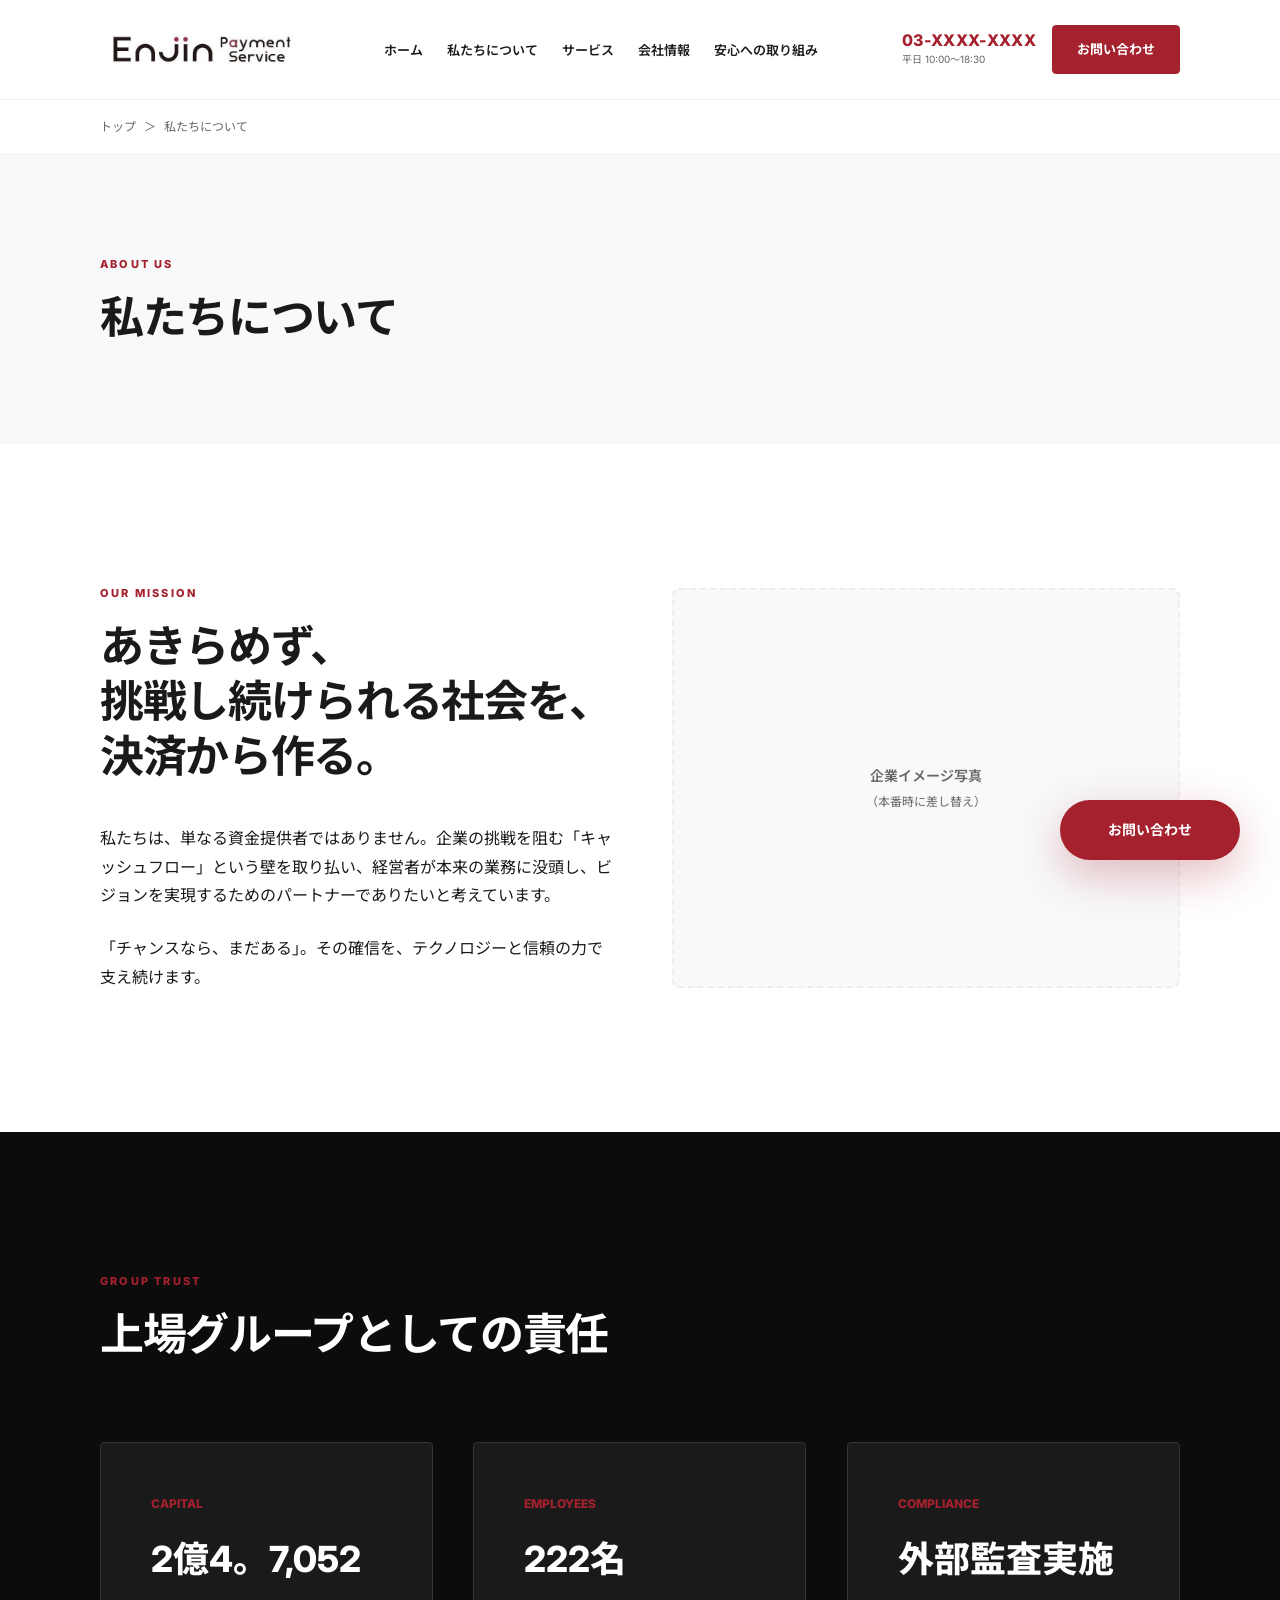
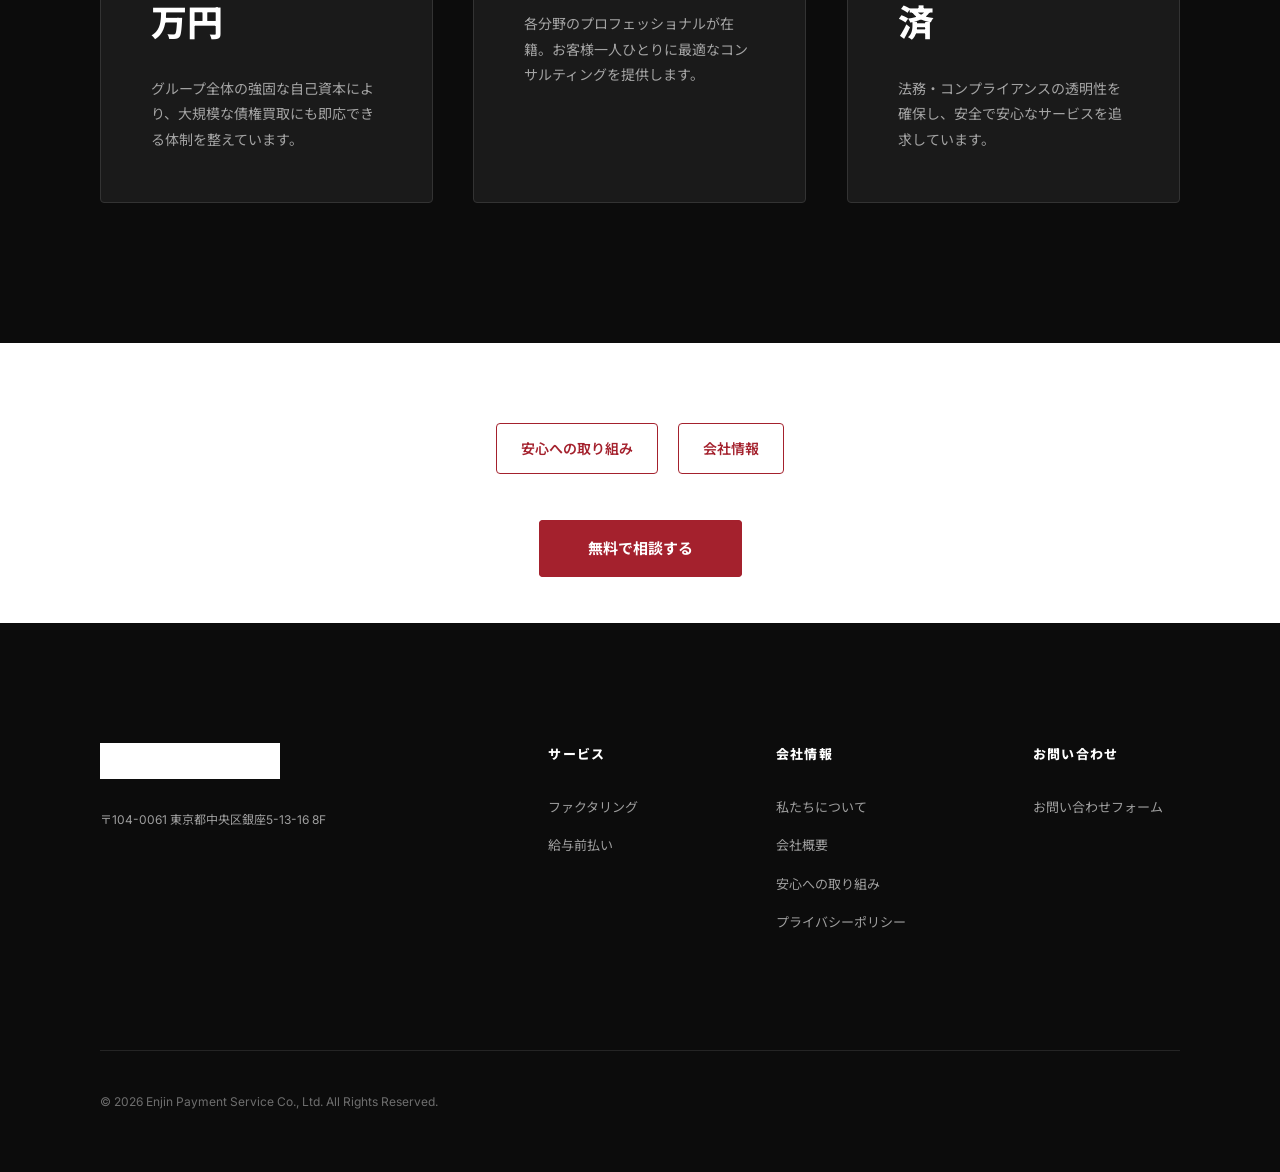
==== commit 20454b7a: "Refactor company.html and about.html to use shared components" ====
--- a/about.html
+++ b/about.html
@@ -11,9 +11,8 @@
 <link href="https://fonts.googleapis.com/css2?family=Inter:wght@400;600;700;800&family=Noto+Sans+JP:wght@400;700&display=swap" rel="stylesheet">
 </head>
 <body>
-<header><div class="container"><a href="index.html" class="logo"><img src="logo.jpeg" alt="Enjin Payment Service"></a><nav><ul><li><a href="index.html">ホーム</a></li><li><a href="about.html">私たちについて</a></li><li><a href="services.html">サービス</a></li><li><a href="company.html">会社情報</a></li><li><a href="security.html">安心への取り組み</a></li></ul></nav><div class="header-right"><div class="header-phone"><div><div class="phone-num">03-XXXX-XXXX</div><div class="phone-hours">平日 10:00～18:30</div></div></div><a href="contact.html" class="cta-btn-nav">お問い合わせ</a></div><button class="hamburger" aria-label="メニュー"><span></span><span></span><span></span></button></div></header>
-<div class="nav-overlay"></div>
-<a href="contact.html" class="fab"><span>お問い合わせ</span></a>
+<div id="site-header"></div>
+<div id="site-fab"></div>
 <main>
 <div class="breadcrumb"><div class="container"><a href="index.html">トップ</a><span>＞</span>私たちについて</div></div>
 <section class="page-header" style="background: var(--bg-alt); padding: 100px 0;"><div class="container reveal active"><span class="label">About Us</span><h1 class="title-large">私たちについて</h1></div></section>
@@ -21,9 +20,7 @@
 <section class="group-trust" style="background: #0c0c0c; color: #fff; padding: 140px 0;"><div class="container reveal"><div class="section-header" style="text-align: left;"><span class="label">Group Trust</span><h2 class="title-large">上場グループとしての責任</h2></div><div class="grid-3"><div class="card" style="background: #1a1a1a; border-color: #333;"><div style="font-size: 12px; color: var(--primary); margin-bottom: 12px; font-weight: 800;">CAPITAL</div><div style="font-size: 36px; font-weight: 800; color: #fff;">2億4。7,052<span>万円</span></div><p style="font-size: 14px; opacity: 0.6; margin-top: 20px; color: #fff;">グループ全体の強固な自己資本により、大規模な債権買取にも即応できる体制を整えています。</p></div><div class="card" style="background: #1a1a1a; border-color: #333;"><div style="font-size: 12px; color: var(--primary); margin-bottom: 12px; font-weight: 800;">EMPLOYEES</div><div style="font-size: 36px; font-weight: 800; color: #fff;">222<span>名</span></div><p style="font-size: 14px; opacity: 0.6; margin-top: 20px; color: #fff;">各分野のプロフェッショナルが在籍。お客様一人ひとりに最適なコンサルティングを提供します。</p></div><div class="card" style="background: #1a1a1a; border-color: #333;"><div style="font-size: 12px; color: var(--primary); margin-bottom: 12px; font-weight: 800;">COMPLIANCE</div><div style="font-size: 36px; font-weight: 800; color: #fff;">外部監査<span>実施済</span></div><p style="font-size: 14px; opacity: 0.6; margin-top: 20px; color: #fff;">法務・コンプライアンスの透明性を確保し、安全で安心なサービスを追求しています。</p></div></div></div></section>
 <section style="padding:60px 0;"><div class="container" style="text-align:center;"><div class="sub-nav"><a href="security.html">安心への取り組み</a><a href="company.html">会社情報</a></div><div style="margin-top:40px;"><a href="contact.html" class="cta-btn-nav" style="padding:18px 48px;font-size:15px;">無料で相談する</a></div></div></section>
 </main>
-<footer><div class="container"><div class="footer-grid"><div><div class="footer-logo"><img src="logo.jpeg" alt="Enjin Payment Service"></div><p style="font-size: 12px; opacity: 0.6;">〒104-0061 東京都中央区銀5-13-16 8F</p></div><div class="footer-links"><h4>サービス</h4><ul><li><a href="services.html">ファクタリング</a></li><li><a href="services.html#salary">給与前払い</a></li></ul></div><div class="footer-links"><h4>会社情報</h4><ul><li><a href="about.html">私たちについて</a></li><li><a href="company.html">会社概要</a></li><li><a href="security.html">安心への取り組み</a></li><li><a href="privacy.html">プライバシーポリシー</a></li></ul></div><div class="footer-links"><h4>お問い合わせ</h4><ul><li><a href="contact.html">お問い合わせフォーム</a></li></ul></div></div><div class="footer-bottom"><p>&copy; 2026 Enjin Payment Service Co., Ltd. All Rights Reserved.</p></div></div></footer>
-<script>
-const observer=new IntersectionObserver((entries)=>{entries.forEach(entry=>{if(entry.isIntersecting){entry.target.classList.add('active');observer.unobserve(entry.target);}});},{threshold:0.1});document.querySelectorAll('.reveal').forEach(el=>observer.observe(el));const hamburger=document.querySelector('.hamburger');const nav=document.querySelector('nav');const overlay=document.querySelector('.nav-overlay');if(hamburger){hamburger.addEventListener('click',()=>{hamburger.classList.toggle('active');nav.classList.toggle('open');overlay.classList.toggle('active');document.body.style.overflow=nav.classList.contains('open')?'hidden':'';});overlay.addEventListener('click',()=>{hamburger.classList.remove('active');nav.classList.remove('open');overlay.classList.remove('active');document.body.style.overflow='';});}
-</script>
+<div id="site-footer"></div>
+<script src="components.js"></script>
 </body>
 </html>
